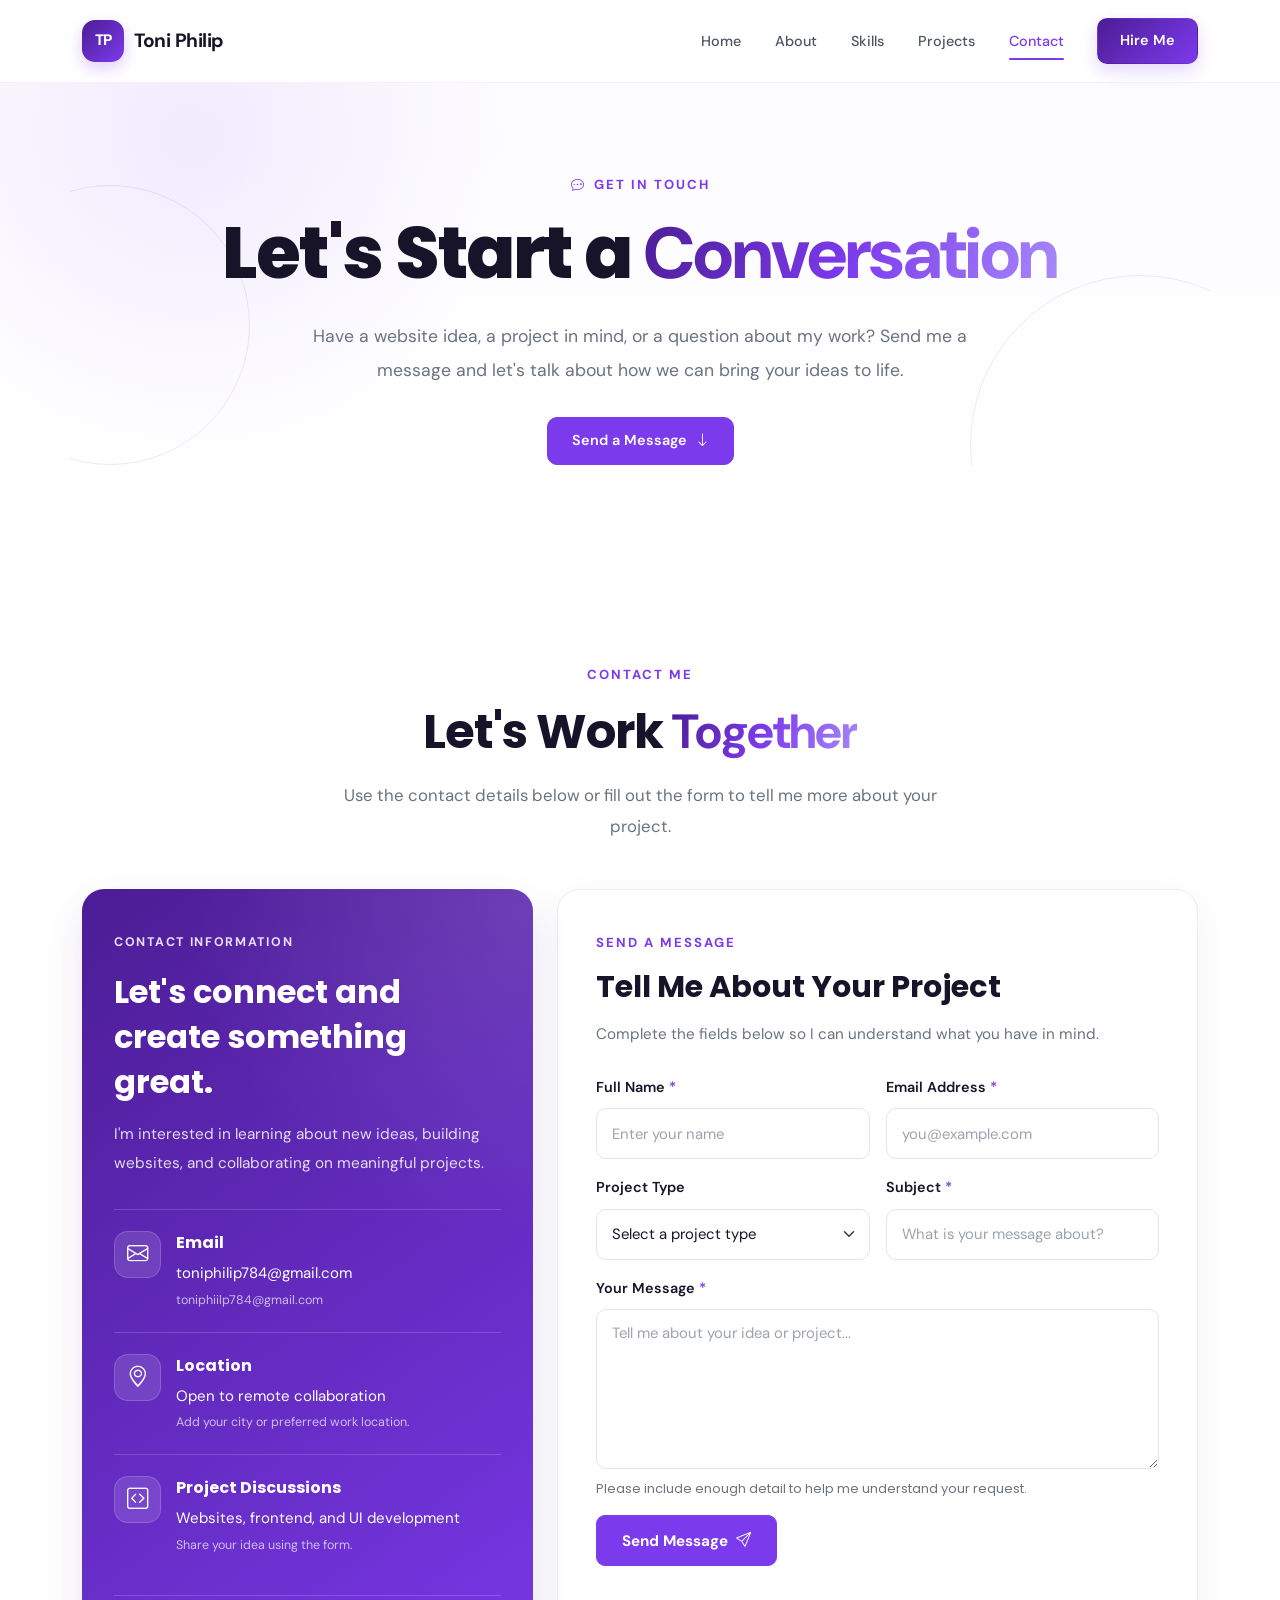
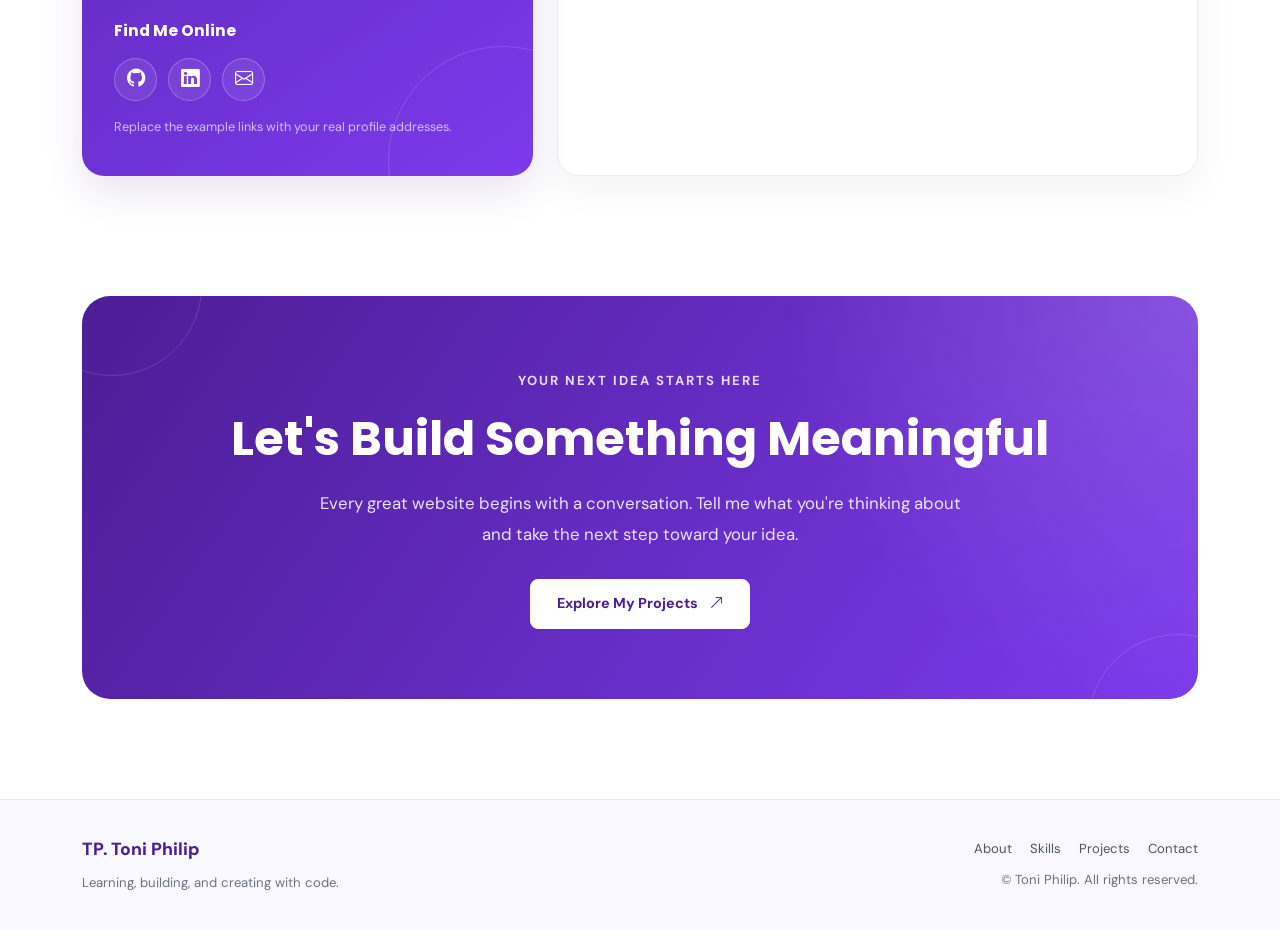
==== contact.html @ 224b58cf "This is Toni" ====
<!DOCTYPE html>
<html lang="en">
<head>
    <meta charset="UTF-8">
    <meta name="viewport" content="width=device-width, initial-scale=1.0">

    <meta name="description"
          content="Contact Toni Philip to discuss web development projects, collaborations, and website ideas.">

    <meta name="author" content="Toni Philip">

    <title>Contact | Toni Philip</title>

    <!-- Google Fonts -->
    <link rel="preconnect" href="https://fonts.googleapis.com">
    <link rel="preconnect" href="https://fonts.gstatic.com" crossorigin>
    <link href="https://fonts.googleapis.com/css2?family=DM+Sans:wght@400;500;600;700&family=Poppins:wght@400;500;600;700;800&display=swap"
          rel="stylesheet">

    <!-- Bootstrap 5 -->
    <link href="https://cdn.jsdelivr.net/npm/bootstrap@5.3.3/dist/css/bootstrap.min.css"
          rel="stylesheet">

    <!-- Bootstrap Icons -->
    <link href="https://cdn.jsdelivr.net/npm/bootstrap-icons@1.11.3/font/bootstrap-icons.min.css"
          rel="stylesheet">

    <!-- Shared website stylesheet -->
    <link rel="stylesheet" href="style.css">

    <!-- Contact page stylesheet -->
    <link rel="stylesheet" href="contact.css">
</head>

<body class="contact-page">

    <!-- NAVBAR -->
    <!-- <nav class="navbar navbar-expand-lg fixed-top portfolio-navbar"
         aria-label="Main navigation">

        <div class="container">

            <a class="navbar-brand portfolio-brand" href="index.html">
                Toni Philip<span class="brand-dot">.</span>
            </a>

            <button class="navbar-toggler"
                    type="button"
                    data-bs-toggle="collapse"
                    data-bs-target="#mainNavbar"
                    aria-controls="mainNavbar"
                    aria-expanded="false"
                    aria-label="Toggle navigation">

                <span class="navbar-toggler-icon"></span>
            </button>

            <div class="collapse navbar-collapse" id="mainNavbar">

                <ul class="navbar-nav ms-auto align-items-lg-center">

                    <li class="nav-item">
                        <a class="nav-link" href="index.html">Home</a>
                    </li>

                    <li class="nav-item">
                        <a class="nav-link" href="about.html">About</a>
                    </li>

                    <li class="nav-item">
                        <a class="nav-link" href="skills.html">Skills</a>
                    </li>

                    <li class="nav-item">
                        <a class="nav-link" href="project.html">Projects</a>
                    </li>

                    <li class="nav-item">
                        <a class="nav-link active"
                           href="contact.html"
                           aria-current="page">Contact</a>
                    </li>

                    <li class="nav-item ms-lg-3 mt-3 mt-lg-0">
                        <a class="btn btn-primary navbar-cta"
                           href="#contact-form">
                            Let's Talk
                            <i class="bi bi-arrow-up-right ms-1"
                               aria-hidden="true"></i>
                        </a>
                    </li>

                </ul>

            </div>
        </div>
    </nav> -->

    <nav class="navbar navbar-expand-lg fixed-top custom-navbar">
    <div class="container">
        <a class="navbar-brand fw-bold" href="index.html">
            <span class="brand-icon">TP</span> Toni Philip
        </a>

        <button class="navbar-toggler" type="button"
                data-bs-toggle="collapse" data-bs-target="#mainNavbar"
                aria-controls="mainNavbar" aria-expanded="false"
                aria-label="Toggle navigation">
            <span class="navbar-toggler-icon"></span>
        </button>

        <div class="collapse navbar-collapse" id="mainNavbar">
            <ul class="navbar-nav ms-auto align-items-lg-center">
                <li class="nav-item">
                    <a class="nav-link " href="index.html">Home</a>
                </li>
                <li class="nav-item">
                    <a class="nav-link" href="about.html">About</a>
                </li>
                <li class="nav-item">
                    <a class="nav-link " href="skills.html">Skills</a>
                </li>
                <li class="nav-item">
                    <a class="nav-link" href="project.html">Projects</a>
                </li>
                <li class="nav-item">
                    <a class="nav-link active" href="contact.html">Contact</a>
                </li>
                <li class="nav-item ms-lg-3">
                    <a href="contact.html" class="btn btn-purple">Hire Me</a>
                </li>
            </ul>
        </div>
    </div>
</nav>


    <main>

        <!-- CONTACT HERO -->
        <section class="contact-hero page-hero">

            <div class="container">

                <div class="contact-hero-content text-center">

                    <span class="section-eyebrow">
                        <i class="bi bi-chat-dots me-2"
                           aria-hidden="true"></i>
                        GET IN TOUCH
                    </span>

                    <h1 class="contact-hero-title">
                        Let's Start a
                        <span class="text-gradient">Conversation</span>
                    </h1>

                    <p class="contact-hero-description">
                        Have a website idea, a project in mind, or a question
                        about my work? Send me a message and let's talk about
                        how we can bring your ideas to life.
                    </p>

                    <a href="#contact-form" class="btn btn-primary">
                        Send a Message
                        <i class="bi bi-arrow-down ms-2"
                           aria-hidden="true"></i>
                    </a>

                </div>

                <div class="contact-hero-decoration" aria-hidden="true">
                    <span class="contact-decoration-circle circle-one"></span>
                    <span class="contact-decoration-circle circle-two"></span>
                </div>

            </div>

        </section>


        <!-- CONTACT CONTENT -->
        <section class="contact-main-section section-padding"
                 id="contact-form">

            <div class="container">

                <div class="section-heading text-center">

                    <span class="section-eyebrow">CONTACT ME</span>

                    <h2 class="section-title">
                        Let's Work <span class="text-gradient">Together</span>
                    </h2>

                    <p class="section-description">
                        Use the contact details below or fill out the form
                        to tell me more about your project.
                    </p>

                </div>


                <div class="row g-4 align-items-stretch">

                    <!-- LEFT COLUMN: CONTACT INFORMATION -->
                    <div class="col-lg-5">

                        <div class="contact-info-panel h-100">

                            <span class="contact-panel-eyebrow">
                                CONTACT INFORMATION
                            </span>

                            <h3>Let's connect and create something great.</h3>

                            <p class="contact-panel-description">
                                I'm interested in learning about new ideas,
                                building websites, and collaborating on
                                meaningful projects.
                            </p>


                            <!-- EMAIL CARD -->
                            <div class="contact-info-item">

                                <div class="contact-info-icon">
                                    <i class="bi bi-envelope"
                                       aria-hidden="true"></i>
                                </div>

                                <div class="contact-info-text">

                                    <h4>Email</h4>

                                    <a href="mailto:toniphilip784@gmil.com">
                                        toniphilip784@gmail.com
                                    </a>

                                    <span class="contact-detail-note">
                                        toniphiilp784@gmail.com
                                    </span>

                                </div>

                            </div>


                            <!-- LOCATION / AVAILABILITY CARD -->
                            <div class="contact-info-item">

                                <div class="contact-info-icon">
                                    <i class="bi bi-geo-alt"
                                       aria-hidden="true"></i>
                                </div>

                                <div class="contact-info-text">

                                    <h4>Location</h4>

                                    <p>Open to remote collaboration</p>

                                    <span class="contact-detail-note">
                                        Add your city or preferred work location.
                                    </span>

                                </div>

                            </div>


                            <!-- PROJECT DISCUSSION CARD -->
                            <div class="contact-info-item">

                                <div class="contact-info-icon">
                                    <i class="bi bi-code-square"
                                       aria-hidden="true"></i>
                                </div>

                                <div class="contact-info-text">

                                    <h4>Project Discussions</h4>

                                    <p>Websites, frontend, and UI development</p>

                                    <span class="contact-detail-note">
                                        Share your idea using the form.
                                    </span>

                                </div>

                            </div>


                            <!-- SOCIAL LINKS -->
                            <div class="contact-social-section">

                                <h4>Find Me Online</h4>

                                <div class="contact-social-links">

                                    <a href="#"
                                       class="contact-social-link"
                                       aria-label="GitHub profile — replace this link">
                                        <i class="bi bi-github"
                                           aria-hidden="true"></i>
                                    </a>

                                    <a href="#"
                                       class="contact-social-link"
                                       aria-label="LinkedIn profile — replace this link">
                                        <i class="bi bi-linkedin"
                                           aria-hidden="true"></i>
                                    </a>

                                    <a href="mailto:your.email@example.com"
                                       class="contact-social-link"
                                       aria-label="Send an email">
                                        <i class="bi bi-envelope"
                                           aria-hidden="true"></i>
                                    </a>

                                </div>

                                <p class="contact-social-note">
                                    Replace the example links with your real
                                    profile addresses.
                                </p>

                            </div>

                        </div>

                    </div>


                    <!-- RIGHT COLUMN: CONTACT FORM -->
                    <div class="col-lg-7">

                        <div class="contact-form-card h-100">

                            <div class="contact-form-heading">

                                <span class="section-eyebrow">
                                    SEND A MESSAGE
                                </span>

                                <h3>Tell Me About Your Project</h3>

                                <p>
                                    Complete the fields below so I can
                                    understand what you have in mind.
                                </p>

                            </div>


                            <!--
                                Replace the example email and connect this
                                form to your form-processing service or backend
                                before publishing.
                            -->
                            <form id="contactForm"
                                  class="contact-form"
                                  action="#"
                                  method="post">

                                <div class="row g-3">

                                    <!-- NAME -->
                                    <div class="col-md-6">

                                        <label for="contactName"
                                               class="form-label">
                                            Full Name
                                            <span aria-hidden="true">*</span>
                                        </label>

                                        <input type="text"
                                               class="form-control"
                                               id="contactName"
                                               name="name"
                                               placeholder="Enter your name"
                                               autocomplete="name"
                                               minlength="2"
                                               required>

                                    </div>


                                    <!-- EMAIL -->
                                    <div class="col-md-6">

                                        <label for="contactEmail"
                                               class="form-label">
                                            Email Address
                                            <span aria-hidden="true">*</span>
                                        </label>

                                        <input type="email"
                                               class="form-control"
                                               id="contactEmail"
                                               name="email"
                                               placeholder="you@example.com"
                                               autocomplete="email"
                                               required>

                                    </div>


                                    <!-- PROJECT TYPE -->
                                    <div class="col-md-6">

                                        <label for="projectType"
                                               class="form-label">
                                            Project Type
                                        </label>

                                        <select class="form-select"
                                                id="projectType"
                                                name="projectType">

                                            <option value="" selected>
                                                Select a project type
                                            </option>

                                            <option value="portfolio">
                                                Personal Portfolio
                                            </option>

                                            <option value="business">
                                                Business Website
                                            </option>

                                            <option value="landing-page">
                                                Landing Page
                                            </option>

                                            <option value="frontend">
                                                Frontend Development
                                            </option>

                                            <option value="ui-design">
                                                UI Development
                                            </option>

                                            <option value="other">
                                                Other
                                            </option>

                                        </select>

                                    </div>


                                    <!-- SUBJECT -->
                                    <div class="col-md-6">

                                        <label for="contactSubject"
                                               class="form-label">
                                            Subject
                                            <span aria-hidden="true">*</span>
                                        </label>

                                        <input type="text"
                                               class="form-control"
                                               id="contactSubject"
                                               name="subject"
                                               placeholder="What is your message about?"
                                               required>

                                    </div>


                                    <!-- MESSAGE -->
                                    <div class="col-12">

                                        <label for="contactMessage"
                                               class="form-label">
                                            Your Message
                                            <span aria-hidden="true">*</span>
                                        </label>

                                        <textarea class="form-control"
                                                  id="contactMessage"
                                                  name="message"
                                                  rows="6"
                                                  minlength="10"
                                                  placeholder="Tell me about your idea or project..."
                                                  required></textarea>

                                        <div class="form-text">
                                            Please include enough detail to
                                            help me understand your request.
                                        </div>

                                    </div>


                                    <!-- SUBMIT BUTTON -->
                                    <div class="col-12">

                                        <button type="submit"
                                                class="btn btn-primary contact-submit-btn">

                                            Send Message

                                            <i class="bi bi-send ms-2"
                                               aria-hidden="true"></i>

                                        </button>

                                    </div>

                                    <!-- FORM STATUS -->
                                    <div class="col-12">

                                        <p id="contactFormStatus"
                                           class="contact-form-status"
                                           role="status"
                                           aria-live="polite"
                                           hidden></p>

                                    </div>

                                </div>

                            </form>

                        </div>

                    </div>

                </div>

            </div>

        </section>


        <!-- FINAL CTA -->
        <section class="contact-cta-section">

            <div class="container">

                <div class="contact-cta text-center">

                    <span class="section-eyebrow">
                        YOUR NEXT IDEA STARTS HERE
                    </span>

                    <h2>Let's Build Something Meaningful</h2>

                    <p>
                        Every great website begins with a conversation.
                        Tell me what you're thinking about and take the
                        next step toward your idea.
                    </p>

                    <a href="project.html" class="btn btn-light">
                        Explore My Projects
                        <i class="bi bi-arrow-up-right ms-2"
                           aria-hidden="true"></i>
                    </a>

                </div>

            </div>

        </section>

    </main>


    <!-- FOOTER -->
    <!-- <footer class="footer site-footer">

        <div class="container">

            <div class="row gy-4 align-items-center">

                <div class="col-md-6">

                    <a href="index.html"
                       class="footer-brand portfolio-brand">
                        Toni Philip<span class="brand-dot">.</span>
                    </a>

                    <p class="footer-description">
                        Building responsive and user-friendly digital experiences.
                    </p>

                </div>


                <div class="col-md-6">

                    <div class="footer-socials d-flex justify-content-md-end gap-3">

                        <a href="#"
                           class="footer-social-link"
                           aria-label="GitHub profile — replace this link">
                            <i class="bi bi-github" aria-hidden="true"></i>
                        </a>

                        <a href="#"
                           class="footer-social-link"
                           aria-label="LinkedIn profile — replace this link">
                            <i class="bi bi-linkedin" aria-hidden="true"></i>
                        </a>

                        <a href="mailto:your.email@example.com"
                           class="footer-social-link"
                           aria-label="Send an email">
                            <i class="bi bi-envelope" aria-hidden="true"></i>
                        </a>

                    </div>

                </div>

            </div>

            <hr class="footer-divider">

            <div class="footer-bottom d-flex flex-column flex-md-row
                        justify-content-between align-items-center gap-2">

                <p class="mb-0">
                    &copy; <span id="currentYear">2026</span> Toni Philip.
                    All rights reserved.
                </p>

                <a href="index.html" class="footer-back-link">
                    Back to Home
                    <i class="bi bi-arrow-up-right ms-1"
                       aria-hidden="true"></i>
                </a>

            </div>

        </div>

    </footer> -->


    <footer class="site-footer">
    <div class="container">
        <div class="row align-items-center gy-3">
            <div class="col-md-6">
                <a class="footer-brand" href="index.html">TP. Toni Philip</a>
                <p class="mb-0">Learning, building, and creating with code.</p>
            </div>

            <div class="col-md-6 text-md-end">
                <div class="footer-links mb-2">
                    <a href="about.html">About</a>
                    <a href="skills.html">Skills</a>
                    <a href="project.html">Projects</a>
                    <a href="contact.html">Contact</a>
                </div>
                <p class="mb-0">&copy; <span class="current-year"></span> Toni Philip. All rights reserved.</p>
            </div>
        </div>
    </div>
</footer>

    <!-- Bootstrap JavaScript -->
    <script src="https://cdn.jsdelivr.net/npm/bootstrap@5.3.3/dist/js/bootstrap.bundle.min.js"
            defer></script>

    <!-- Existing shared JavaScript -->
    <script src="js/script.js" defer></script>

</body>
</html>
---- style.css ----
/* =====================================================
   TONI PHILIP PORTFOLIO
   Shared stylesheet for index.html
   Colors: Purple, White, Lavender, and Cyan
===================================================== */

/* 1. CSS VARIABLES */
:root {
    --primary-purple: #7c3aed;
    --deep-purple: #4c1d95;
    --light-purple: #a78bfa;
    --soft-purple: #f5f3ff;
    --white: #ffffff;
    --dark: #171525;
    --text-color: #4b5563;
    --muted-color: #6b7280;
    --accent-cyan: #22d3ee;
    --border-color: #e9e5f5;

    --shadow-sm: 0 4px 15px rgba(76, 29, 149, 0.07);
    --shadow-md: 0 10px 30px rgba(76, 29, 149, 0.12);
    --shadow-lg: 0 20px 50px rgba(76, 29, 149, 0.18);

    --radius-sm: 10px;
    --radius-md: 18px;
    --radius-lg: 28px;

    --transition: all 0.3s ease;
}

/* 2. GLOBAL RESET */
* {
    box-sizing: border-box;
    margin: 0;
    padding: 0;
}

html {
    scroll-behavior: smooth;
    scroll-padding-top: 90px;
}

body {
    font-family: "Poppins", sans-serif;
    color: var(--dark);
    background-color: var(--white);
    line-height: 1.7;
    overflow-x: hidden;
}

img {
    display: block;
    max-width: 100%;
}

a {
    color: inherit;
    text-decoration: none;
}

button,
input,
textarea,
select {
    font: inherit;
}

::selection {
    background: var(--primary-purple);
    color: var(--white);
}

/* 3. TYPOGRAPHY */
h1,
h2,
h3,
h4,
h5,
h6 {
    color: var(--dark);
    font-weight: 700;
    line-height: 1.3;
}

p {
    color: var(--text-color);
}

.gradient-text {
    display: inline-block;
    color: var(--primary-purple);
    background: linear-gradient(
        110deg,
        var(--deep-purple),
        var(--primary-purple),
        #a855f7
    );
    background-clip: text;
    -webkit-background-clip: text;
    -webkit-text-fill-color: transparent;
}

/* 4. NAVIGATION BAR */
.custom-navbar {
    padding: 15px 0;
    background: rgba(255, 255, 255, 0.94);
    border-bottom: 1px solid rgba(124, 58, 237, 0.08);
    backdrop-filter: blur(15px);
    -webkit-backdrop-filter: blur(15px);
    transition: var(--transition);
    z-index: 1030;
}

.custom-navbar.scrolled {
    padding: 10px 0;
    box-shadow: var(--shadow-sm);
}

.navbar-brand {
    display: inline-flex;
    align-items: center;
    gap: 10px;
    color: var(--dark);
    font-size: 1.2rem;
    letter-spacing: -0.5px;
}

.navbar-brand:hover {
    color: var(--primary-purple);
}

.brand-icon {
    display: inline-flex;
    align-items: center;
    justify-content: center;
    width: 42px;
    height: 42px;
    border-radius: 13px;
    color: var(--white);
    background: linear-gradient(
        135deg,
        var(--deep-purple),
        var(--primary-purple)
    );
    box-shadow: 0 6px 15px rgba(124, 58, 237, 0.25);
    font-size: 0.95rem;
    font-weight: 800;
}

.custom-navbar .nav-link {
    position: relative;
    margin: 0 5px;
    padding: 10px 12px !important;
    color: var(--text-color);
    font-size: 0.9rem;
    font-weight: 500;
    transition: var(--transition);
}

.custom-navbar .nav-link:hover,
.custom-navbar .nav-link.active {
    color: var(--primary-purple);
}

.custom-navbar .nav-link::after {
    position: absolute;
    bottom: 3px;
    left: 12px;
    width: 0;
    height: 2px;
    border-radius: 10px;
    background: var(--primary-purple);
    content: "";
    transition: var(--transition);
}

.custom-navbar .nav-link:hover::after,
.custom-navbar .nav-link.active::after {
    width: calc(100% - 24px);
}

.navbar-toggler {
    border: 1px solid var(--border-color);
    border-radius: 10px;
    padding: 7px 10px;
}

.navbar-toggler:focus {
    box-shadow: 0 0 0 3px rgba(124, 58, 237, 0.15);
}

/* 5. BUTTONS */
.btn {
    border-radius: var(--radius-sm);
    padding: 11px 22px;
    font-size: 0.9rem;
    font-weight: 600;
    transition: var(--transition);
}

.btn-purple {
    color: var(--white);
    background: linear-gradient(
        135deg,
        var(--deep-purple),
        var(--primary-purple)
    );
    border: 1px solid transparent;
    box-shadow: 0 7px 18px rgba(124, 58, 237, 0.2);
}

.btn-purple:hover,
.btn-purple:focus {
    color: var(--white);
    transform: translateY(-3px);
    box-shadow: 0 12px 25px rgba(124, 58, 237, 0.3);
}

.btn-outline-purple {
    color: var(--primary-purple);
    background: transparent;
    border: 1.5px solid var(--primary-purple);
}

.btn-outline-purple:hover,
.btn-outline-purple:focus {
    color: var(--white);
    background: var(--primary-purple);
    transform: translateY(-3px);
    box-shadow: var(--shadow-md);
}

.btn-light {
    color: var(--deep-purple);
    font-weight: 700;
}

.btn-light:hover {
    color: var(--deep-purple);
    background: #eee8ff;
    transform: translateY(-3px);
}

.btn i {
    margin-left: 5px;
}

a:focus-visible,
button:focus-visible {
    outline: 3px solid var(--accent-cyan);
    outline-offset: 4px;
}

/* 6. HERO SECTION */
.hero-section {
    position: relative;
    display: flex;
    align-items: center;
    min-height: 100vh;
    padding: 145px 0 90px;
    background:
        radial-gradient(
            circle at 5% 15%,
            rgba(167, 139, 250, 0.16),
            transparent 30%
        ),
        radial-gradient(
            circle at 95% 85%,
            rgba(34, 211, 238, 0.09),
            transparent 25%
        ),
        var(--white);
}

.eyebrow {
    display: inline-flex;
    align-items: center;
    gap: 8px;
    padding: 9px 15px;
    color: var(--deep-purple);
    background: var(--soft-purple);
    border: 1px solid #e9ddff;
    border-radius: 50px;
    font-size: 0.82rem;
    font-weight: 600;
}

.eyebrow i {
    color: var(--primary-purple);
}

.hero-greeting {
    margin-bottom: 10px;
    color: var(--primary-purple);
    font-size: 1.1rem;
    font-weight: 600;
}

.hero-section h1 {
    max-width: 750px;
    font-size: clamp(2.5rem, 5vw, 4.5rem);
    font-weight: 800;
    letter-spacing: -2px;
    line-height: 1.13;
}

.hero-description {
    max-width: 610px;
    font-size: 1.03rem;
    line-height: 1.9;
}

.hero-image-wrapper {
    position: relative;
    max-width: 430px;
    margin: 0 auto;
    padding: 20px;
}

.hero-glow {
    position: absolute;
    top: 8%;
    right: 3%;
    bottom: 8%;
    left: 3%;
    border-radius: 45%;
    background: linear-gradient(
        135deg,
        rgba(124, 58, 237, 0.35),
        rgba(34, 211, 238, 0.25)
    );
    filter: blur(45px);
}

.hero-image {
    position: relative;
    z-index: 1;
    width: 100%;
    height: 460px;
    object-fit: cover;
    border: 8px solid var(--white);
    border-radius: 45% 45% 28px 28px;
    box-shadow: var(--shadow-lg);
}

.floating-card {
    position: absolute;
    z-index: 2;
    display: flex;
    align-items: center;
    gap: 12px;
    padding: 15px 18px;
    background: rgba(255, 255, 255, 0.96);
    border: 1px solid rgba(124, 58, 237, 0.1);
    border-radius: 15px;
    box-shadow: var(--shadow-md);
    animation: float 4s ease-in-out infinite;
    text-align: left;
}

.floating-card > i {
    display: flex;
    align-items: center;
    justify-content: center;
    width: 42px;
    height: 42px;
    color: var(--primary-purple);
    background: var(--soft-purple);
    border-radius: 12px;
    font-size: 1.3rem;
}

.floating-card strong,
.floating-card small {
    display: block;
}

.floating-card strong {
    color: var(--dark);
    font-size: 0.82rem;
}

.floating-card small {
    margin-top: 3px;
    color: var(--muted-color);
    font-size: 0.7rem;
}

.floating-card-top {
    top: 18%;
    right: -10px;
}

.floating-card-bottom {
    bottom: 12%;
    left: -25px;
    animation-delay: 1s;
}

/* 7. SOCIAL LINKS */
.social-links {
    display: flex;
    align-items: center;
    gap: 12px;
}

.social-links a {
    display: inline-flex;
    align-items: center;
    justify-content: center;
    width: 43px;
    height: 43px;
    color: var(--deep-purple);
    background: var(--soft-purple);
    border: 1px solid #e9ddff;
    border-radius: 12px;
    font-size: 1.1rem;
    transition: var(--transition);
}

.social-links a:hover {
    color: var(--white);
    background: var(--primary-purple);
    transform: translateY(-4px);
}

/* 8. GENERAL SECTIONS */
.section-padding {
    padding: 100px 0;
}

.section-soft {
    background: #faf9ff;
}

.section-heading {
    max-width: 700px;
    margin: 0 auto;
}

.section-label {
    display: inline-block;
    margin-bottom: 12px;
    color: var(--primary-purple);
    font-size: 0.78rem;
    font-weight: 700;
    letter-spacing: 2px;
}

.section-heading h2 {
    margin-bottom: 18px;
    font-size: clamp(2rem, 4vw, 2.8rem);
    letter-spacing: -1px;
}

.section-heading p {
    margin-bottom: 0;
    line-height: 1.9;
}

/* 9. INTRODUCTION AND FEATURE CARDS */
.info-card,
.skill-card {
    height: 100%;
    padding: 35px 28px;
    background: var(--white);
    border: 1px solid var(--border-color);
    border-radius: var(--radius-md);
    box-shadow: var(--shadow-sm);
    transition: var(--transition);
}

.info-card:hover,
.skill-card:hover {
    border-color: #d8c5ff;
    box-shadow: var(--shadow-md);
    transform: translateY(-7px);
}

.feature-icon {
    display: inline-flex;
    align-items: center;
    justify-content: center;
    width: 65px;
    height: 65px;
    margin-bottom: 20px;
    color: var(--primary-purple);
    background: linear-gradient(135deg, #f5f3ff, #ede9fe);
    border-radius: 18px;
    font-size: 1.8rem;
}

.info-card h3,
.skill-card h3 {
    margin-bottom: 12px;
    font-size: 1.15rem;
}

.info-card p,
.skill-card p {
    margin-bottom: 18px;
    font-size: 0.92rem;
    line-height: 1.8;
}

.skill-card {
    padding: 30px 24px;
}

.text-link {
    display: inline-flex;
    align-items: center;
    gap: 7px;
    color: var(--primary-purple);
    font-size: 0.9rem;
    font-weight: 600;
    transition: var(--transition);
}

.text-link:hover {
    color: var(--deep-purple);
    gap: 12px;
}

/* 10. PROJECT CARDS */
.project-card {
    height: 100%;
    overflow: hidden;
    background: var(--white);
    border: 1px solid var(--border-color);
    border-radius: var(--radius-md);
    box-shadow: var(--shadow-sm);
    transition: var(--transition);
}

.project-card:hover {
    border-color: #d8c5ff;
    box-shadow: var(--shadow-lg);
    transform: translateY(-7px);
}

.project-card > img {
    width: 100%;
    height: 230px;
    object-fit: cover;
    transition: transform 0.5s ease;
}

.project-card:hover > img {
    transform: scale(1.05);
}

.project-card-body {
    padding: 25px;
}

.project-category {
    display: inline-block;
    margin-bottom: 12px;
    padding: 6px 11px;
    color: var(--deep-purple);
    background: var(--soft-purple);
    border-radius: 50px;
    font-size: 0.72rem;
    font-weight: 700;
}

.project-card h3 {
    margin-bottom: 12px;
    font-size: 1.2rem;
}

.project-card p {
    margin-bottom: 20px;
    font-size: 0.9rem;
    line-height: 1.8;
}

/* 11. CALL TO ACTION */
.cta-section {
    position: relative;
    overflow: hidden;
    padding: 70px 25px;
    color: var(--white);
    background: linear-gradient(
        135deg,
        var(--deep-purple),
        var(--primary-purple),
        #9333ea
    );
    border-radius: var(--radius-lg);
    box-shadow: var(--shadow-lg);
}

.cta-section::before,
.cta-section::after {
    position: absolute;
    width: 220px;
    height: 220px;
    border: 1px solid rgba(255, 255, 255, 0.14);
    border-radius: 50%;
    content: "";
    pointer-events: none;
}

.cta-section::before {
    top: -100px;
    left: -70px;
}

.cta-section::after {
    right: -70px;
    bottom: -120px;
}

.cta-section h2 {
    position: relative;
    z-index: 1;
    margin-bottom: 18px;
    color: var(--white);
    font-size: clamp(2rem, 4vw, 2.8rem);
}

.cta-section p {
    position: relative;
    z-index: 1;
    max-width: 600px;
    margin: 0 auto;
    color: rgba(255, 255, 255, 0.85);
}

.cta-section .section-label {
    position: relative;
    z-index: 1;
    color: #e9ddff;
}

.cta-section .btn {
    position: relative;
    z-index: 1;
}

/* 12. FOOTER */
.site-footer {
    padding: 35px 0;
    background: #faf9ff;
    border-top: 1px solid var(--border-color);
}

.footer-brand {
    display: inline-block;
    margin-bottom: 8px;
    color: var(--deep-purple);
    font-size: 1.1rem;
    font-weight: 800;
}

.site-footer p {
    color: var(--muted-color);
    font-size: 0.82rem;
}

.footer-links {
    display: flex;
    flex-wrap: wrap;
    justify-content: flex-end;
    gap: 18px;
}

.footer-links a {
    color: var(--text-color);
    font-size: 0.82rem;
    transition: var(--transition);
}

.footer-links a:hover {
    color: var(--primary-purple);
}

/* 13. ANIMATIONS */
@keyframes float {
    0%,
    100% {
        transform: translateY(0);
    }

    50% {
        transform: translateY(-10px);
    }
}

/* JavaScript adds this class to reveal elements */
.reveal {
    opacity: 0;
    transform: translateY(25px);
    transition:
        opacity 0.7s ease,
        transform 0.7s ease;
}

.reveal.visible {
    opacity: 1;
    transform: translateY(0);
}

/* 14. BACK TO TOP BUTTON */
.back-to-top {
    position: fixed;
    right: 22px;
    bottom: 22px;
    z-index: 1020;
    display: flex;
    align-items: center;
    justify-content: center;
    width: 45px;
    height: 45px;
    color: var(--white);
    background: var(--primary-purple);
    border: none;
    border-radius: 13px;
    box-shadow: var(--shadow-md);
    opacity: 0;
    visibility: hidden;
    transform: translateY(10px);
    transition: var(--transition);
    cursor: pointer;
}

.back-to-top.show {
    opacity: 1;
    visibility: visible;
    transform: translateY(0);
}

.back-to-top:hover {
    background: var(--deep-purple);
    transform: translateY(-4px);
}

/* 15. RESPONSIVE DESIGN */
@media (max-width: 991.98px) {
    .custom-navbar .navbar-collapse {
        margin-top: 15px;
        padding: 15px;
        background: var(--white);
        border: 1px solid var(--border-color);
        border-radius: var(--radius-md);
        box-shadow: var(--shadow-md);
    }

    .custom-navbar .nav-link {
        padding: 10px !important;
    }

    .custom-navbar .nav-link::after {
        display: none;
    }

    .custom-navbar .nav-item .btn {
        margin-top: 8px;
    }

    .hero-section {
        min-height: auto;
        padding: 135px 0 75px;
    }

    .hero-section h1 {
        font-size: clamp(2.5rem, 6vw, 3.6rem);
    }

    .hero-image-wrapper {
        max-width: 390px;
    }

    .hero-image {
        height: 390px;
    }

    .floating-card-top {
        right: 0;
    }

    .floating-card-bottom {
        left: 0;
    }

    .section-padding {
        padding: 80px 0;
    }
}

@media (max-width: 767.98px) {
    .hero-section {
        padding-top: 120px;
    }

    .hero-section h1 {
        letter-spacing: -1px;
    }

    .hero-description {
        font-size: 0.95rem;
    }

    .hero-image-wrapper {
        max-width: 350px;
    }

    .hero-image {
        height: 350px;
    }

    .floating-card {
        padding: 11px 13px;
        gap: 9px;
    }

    .floating-card > i {
        width: 36px;
        height: 36px;
        font-size: 1.1rem;
    }

    .floating-card strong {
        font-size: 0.74rem;
    }

    .floating-card small {
        font-size: 0.64rem;
    }

    .floating-card-top {
        right: -5px;
    }

    .floating-card-bottom {
        bottom: 7%;
        left: -5px;
    }

    .section-padding {
        padding: 65px 0;
    }

    .info-card,
    .skill-card {
        padding: 28px 22px;
    }

    .cta-section {
        padding: 55px 22px;
    }

    .footer-links {
        justify-content: flex-start;
    }

    .site-footer .text-md-end {
        text-align: left !important;
    }
}

@media (max-width: 575.98px) {
    .navbar-brand {
        font-size: 1.05rem;
    }

    .brand-icon {
        width: 38px;
        height: 38px;
    }

    .hero-section {
        padding: 110px 0 60px;
    }

    .hero-section h1 {
        font-size: 2.35rem;
    }

    .hero-greeting {
        font-size: 1rem;
    }

    .hero-description {
        line-height: 1.8;
    }

    .hero-section .btn-lg {
        width: 100%;
        padding: 12px 15px;
        font-size: 0.88rem;
    }

    .hero-image-wrapper {
        max-width: 300px;
        padding: 12px;
    }

    .hero-image {
        height: 310px;
        border-width: 6px;
    }

    .floating-card-top {
        top: 13%;
        right: -5px;
    }

    .floating-card-bottom {
        bottom: 7%;
        left: -8px;
    }

    .section-heading h2 {
        font-size: 2rem;
    }

    .project-card > img {
        height: 210px;
    }

    .footer-links {
        gap: 12px;
    }

    .back-to-top {
        right: 15px;
        bottom: 15px;
    }
}

/* 16. ACCESSIBILITY: REDUCED MOTION */
@media (prefers-reduced-motion: reduce) {
    html {
        scroll-behavior: auto;
    }

    *,
    *::before,
    *::after {
        animation-duration: 0.01ms !important;
        animation-iteration-count: 1 !important;
        transition-duration: 0.01ms !important;
        scroll-behavior: auto !important;
    }

    .reveal {
        opacity: 1;
        transform: none;
    }
}
---- contact.css ----
/* =========================================================
   CONTACT PAGE
   Page-specific styles for contact.html
   Shared styling remains in css/style.css
   ========================================================= */

.contact-page {
    --contact-purple: var(--primary, #7c3aed);
    --contact-purple-dark: var(--primary-dark, #4c1d95);
    --contact-purple-light: var(--primary-light, #ede9fe);
    --contact-ink: var(--ink, #171329);
    --contact-muted: #6b7280;
    --contact-border: #eee9f8;
    --contact-soft-bg: #f8f7fc;
}

/* =========================================================
   GENERAL TYPOGRAPHY
   ========================================================= */

.contact-page h1,
.contact-page h2,
.contact-page h3,
.contact-page h4 {
    font-family: "Poppins", sans-serif;
}

.contact-page p,
.contact-page a,
.contact-page span,
.contact-page label,
.contact-page button,
.contact-page input,
.contact-page select,
.contact-page textarea {
    font-family: "DM Sans", sans-serif;
}

.contact-page .text-gradient {
    color: var(--contact-purple);
    background: linear-gradient(
        110deg,
        var(--contact-purple-dark),
        var(--contact-purple),
        #a78bfa
    );
    -webkit-background-clip: text;
    background-clip: text;
    -webkit-text-fill-color: transparent;
}

.contact-page .section-padding {
    padding: 100px 0;
}

.contact-page .section-heading {
    max-width: 760px;
    margin: 0 auto 48px;
}

.contact-page .section-eyebrow {
    display: inline-flex;
    align-items: center;
    margin-bottom: 16px;
    color: var(--contact-purple);
    font-size: 0.82rem;
    font-weight: 700;
    letter-spacing: 2px;
    text-transform: uppercase;
}

.contact-page .section-title {
    margin-bottom: 18px;
    color: var(--contact-ink);
    font-size: clamp(2rem, 4vw, 3rem);
    font-weight: 700;
    line-height: 1.25;
}

.contact-page .section-description {
    max-width: 650px;
    margin: 0 auto;
    color: var(--contact-muted);
    font-size: 1.05rem;
    line-height: 1.8;
}

/* =========================================================
   CONTACT HERO
   ========================================================= */

.contact-page .contact-hero {
    position: relative;
    overflow: hidden;
    padding: 170px 0 95px;
    background:
        radial-gradient(
            circle at 15% 25%,
            rgba(124, 58, 237, 0.09),
            transparent 27%
        ),
        linear-gradient(180deg, #fcfbff 0%, #ffffff 100%);
}

.contact-page .contact-hero .container {
    position: relative;
    z-index: 1;
}

.contact-page .contact-hero-content {
    position: relative;
    z-index: 2;
    max-width: 850px;
    margin: 0 auto;
}

.contact-page .contact-hero-title {
    margin-bottom: 24px;
    color: var(--contact-ink);
    font-size: clamp(2.6rem, 6vw, 4.5rem);
    font-weight: 800;
    line-height: 1.15;
    letter-spacing: -1.8px;
}

.contact-page .contact-hero-description {
    max-width: 690px;
    margin: 0 auto 30px;
    color: var(--contact-muted);
    font-size: 1.1rem;
    line-height: 1.9;
}

.contact-page .contact-hero .btn-primary {
    display: inline-flex;
    align-items: center;
    justify-content: center;
    min-height: 48px;
    padding: 12px 24px;
    border-color: var(--contact-purple);
    background-color: var(--contact-purple);
    font-weight: 600;
    transition:
        transform 0.25s ease,
        box-shadow 0.25s ease;
}

.contact-page .contact-hero .btn-primary:hover {
    transform: translateY(-3px);
    border-color: var(--contact-purple-dark);
    background-color: var(--contact-purple-dark);
    box-shadow: 0 12px 25px rgba(124, 58, 237, 0.2);
}

.contact-page .contact-hero-decoration {
    position: absolute;
    inset: 0;
    overflow: hidden;
    pointer-events: none;
}

.contact-page .contact-decoration-circle {
    position: absolute;
    display: block;
    border: 1px solid rgba(124, 58, 237, 0.12);
    border-radius: 50%;
}

.contact-page .circle-one {
    top: 15px;
    left: -100px;
    width: 280px;
    height: 280px;
}

.contact-page .circle-two {
    right: -100px;
    bottom: -150px;
    width: 340px;
    height: 340px;
}

/* =========================================================
   CONTACT MAIN SECTION
   ========================================================= */

.contact-page .contact-main-section {
    background-color: #ffffff;
}

.contact-page .contact-main-section .section-heading {
    margin-bottom: 48px;
}

/* =========================================================
   CONTACT INFORMATION PANEL
   ========================================================= */

.contact-page .contact-info-panel {
    position: relative;
    overflow: hidden;
    padding: 38px 32px;
    border-radius: 22px;
    background:
        radial-gradient(
            circle at 100% 0%,
            rgba(255, 255, 255, 0.12),
            transparent 35%
        ),
        linear-gradient(
            145deg,
            var(--contact-purple-dark),
            var(--contact-purple)
        );
    color: #ffffff;
    box-shadow: 0 16px 40px rgba(76, 29, 149, 0.12);
}

.contact-page .contact-info-panel::before {
    position: absolute;
    right: -85px;
    bottom: -100px;
    width: 230px;
    height: 230px;
    border: 1px solid rgba(255, 255, 255, 0.15);
    border-radius: 50%;
    content: "";
    pointer-events: none;
}

.contact-page .contact-info-panel > * {
    position: relative;
    z-index: 1;
}

.contact-page .contact-panel-eyebrow {
    display: inline-block;
    margin-bottom: 17px;
    color: #e9ddff;
    font-size: 0.78rem;
    font-weight: 700;
    letter-spacing: 1.7px;
}

.contact-page .contact-info-panel > h3 {
    margin-bottom: 16px;
    color: #ffffff;
    font-size: clamp(1.55rem, 2.5vw, 2rem);
    font-weight: 700;
    line-height: 1.4;
}

.contact-page .contact-panel-description {
    margin-bottom: 32px;
    color: rgba(255, 255, 255, 0.83);
    font-size: 0.96rem;
    line-height: 1.85;
}

/* Individual contact details */

.contact-page .contact-info-item {
    display: flex;
    align-items: flex-start;
    gap: 15px;
    padding: 21px 0;
    border-top: 1px solid rgba(255, 255, 255, 0.17);
}

.contact-page .contact-info-icon {
    display: grid;
    flex: 0 0 47px;
    width: 47px;
    height: 47px;
    border: 1px solid rgba(255, 255, 255, 0.16);
    border-radius: 14px;
    background-color: rgba(255, 255, 255, 0.12);
    color: #ffffff;
    font-size: 1.35rem;
    place-items: center;
}

.contact-page .contact-info-text {
    min-width: 0;
    padding-top: 2px;
}

.contact-page .contact-info-text h4 {
    margin-bottom: 7px;
    color: #ffffff;
    font-size: 1rem;
    font-weight: 700;
}

.contact-page .contact-info-text a,
.contact-page .contact-info-text p {
    display: block;
    overflow-wrap: anywhere;
    margin-bottom: 0;
    color: #ffffff;
    font-size: 0.94rem;
    line-height: 1.65;
    text-decoration: none;
}

.contact-page .contact-info-text a:hover {
    color: #e9ddff;
    text-decoration: underline;
    text-underline-offset: 3px;
}

.contact-page .contact-detail-note {
    display: block;
    margin-top: 5px;
    color: rgba(255, 255, 255, 0.68);
    font-size: 0.78rem;
    line-height: 1.6;
}

/* Social links */

.contact-page .contact-social-section {
    margin-top: 18px;
    padding-top: 25px;
    border-top: 1px solid rgba(255, 255, 255, 0.17);
}

.contact-page .contact-social-section > h4 {
    margin-bottom: 17px;
    color: #ffffff;
    font-size: 0.98rem;
    font-weight: 700;
}

.contact-page .contact-social-links {
    display: flex;
    flex-wrap: wrap;
    gap: 11px;
}

.contact-page .contact-social-link {
    display: grid;
    flex: 0 0 43px;
    width: 43px;
    height: 43px;
    border: 1px solid rgba(255, 255, 255, 0.24);
    border-radius: 50%;
    background-color: rgba(255, 255, 255, 0.08);
    color: #ffffff;
    font-size: 1.15rem;
    text-decoration: none;
    transition:
        transform 0.25s ease,
        background-color 0.25s ease,
        color 0.25s ease;
    place-items: center;
}

.contact-page .contact-social-link:hover {
    transform: translateY(-3px);
    background-color: #ffffff;
    color: var(--contact-purple-dark);
}

.contact-page .contact-social-note {
    margin: 15px 0 0;
    color: rgba(255, 255, 255, 0.68);
    font-size: 0.79rem;
    line-height: 1.7;
}

/* =========================================================
   CONTACT FORM CARD
   ========================================================= */

.contact-page .contact-form-card {
    padding: 38px;
    border: 1px solid var(--contact-border);
    border-radius: 22px;
    background-color: #ffffff;
    box-shadow: 0 12px 40px rgba(31, 24, 56, 0.055);
}

.contact-page .contact-form-heading {
    margin-bottom: 27px;
}

.contact-page .contact-form-heading .section-eyebrow {
    margin-bottom: 12px;
}

.contact-page .contact-form-heading h3 {
    margin-bottom: 12px;
    color: var(--contact-ink);
    font-size: clamp(1.45rem, 2.5vw, 1.9rem);
    font-weight: 700;
    line-height: 1.4;
}

.contact-page .contact-form-heading p {
    margin-bottom: 0;
    color: var(--contact-muted);
    font-size: 0.95rem;
    line-height: 1.8;
}

/* Labels */

.contact-page .contact-form .form-label {
    display: block;
    margin-bottom: 9px;
    color: var(--contact-ink);
    font-size: 0.9rem;
    font-weight: 600;
}

.contact-page .contact-form .form-label span {
    color: var(--contact-purple);
}

/* Inputs, textarea, and select */

.contact-page .contact-form .form-control,
.contact-page .contact-form .form-select {
    width: 100%;
    min-height: 51px;
    padding: 12px 15px;
    border: 1px solid #e7e2f0;
    border-radius: 10px;
    background-color: #ffffff;
    color: var(--contact-ink);
    font-size: 0.93rem;
    box-shadow: none;
    transition:
        border-color 0.2s ease,
        box-shadow 0.2s ease,
        background-color 0.2s ease;
}

.contact-page .contact-form textarea.form-control {
    min-height: 155px;
    resize: vertical;
}

.contact-page .contact-form .form-control::placeholder {
    color: #9ca3af;
    opacity: 1;
}

.contact-page .contact-form .form-control:hover,
.contact-page .contact-form .form-select:hover {
    border-color: #cfc2ea;
}

.contact-page .contact-form .form-control:focus,
.contact-page .contact-form .form-select:focus {
    border-color: var(--contact-purple);
    outline: 0;
    background-color: #ffffff;
    box-shadow: 0 0 0 4px rgba(124, 58, 237, 0.1);
}

.contact-page .contact-form .form-control:focus-visible,
.contact-page .contact-form .form-select:focus-visible {
    outline: 0;
}

.contact-page .contact-form .form-text {
    margin-top: 9px;
    color: var(--contact-muted);
    font-size: 0.8rem;
    line-height: 1.65;
}

/* Submit button */

.contact-page .contact-submit-btn {
    display: inline-flex;
    align-items: center;
    justify-content: center;
    min-height: 51px;
    padding: 13px 25px;
    border-color: var(--contact-purple);
    border-radius: 9px;
    background-color: var(--contact-purple);
    color: #ffffff;
    font-size: 0.95rem;
    font-weight: 700;
    transition:
        transform 0.25s ease,
        background-color 0.25s ease,
        box-shadow 0.25s ease;
}

.contact-page .contact-submit-btn:hover {
    transform: translateY(-2px);
    border-color: var(--contact-purple-dark);
    background-color: var(--contact-purple-dark);
    box-shadow: 0 10px 22px rgba(124, 58, 237, 0.2);
}

.contact-page .contact-submit-btn:focus-visible {
    outline: 3px solid rgba(124, 58, 237, 0.3);
    outline-offset: 3px;
}

.contact-page .contact-submit-btn:disabled {
    transform: none;
    cursor: not-allowed;
    opacity: 0.7;
}

/* Status message for the existing form script */

.contact-page .contact-form-status {
    margin: 0;
    padding: 13px 15px;
    border: 1px solid var(--contact-border);
    border-radius: 10px;
    color: var(--contact-ink);
    font-size: 0.9rem;
    line-height: 1.7;
    overflow-wrap: anywhere;
}

.contact-page .contact-form-status[hidden] {
    display: none !important;
}

.contact-page .contact-form-status.success {
    border-color: #b7e4c7;
    background-color: #f0fdf4;
    color: #166534;
}

.contact-page .contact-form-status.error {
    border-color: #fecaca;
    background-color: #fef2f2;
    color: #991b1b;
}

/* =========================================================
   FINAL CALL TO ACTION
   ========================================================= */

.contact-page .contact-cta-section {
    padding: 20px 0 100px;
    background-color: #ffffff;
}

.contact-page .contact-cta {
    position: relative;
    overflow: hidden;
    padding: 70px 30px;
    border-radius: 28px;
    background:
        radial-gradient(
            circle at 100% 0%,
            rgba(255, 255, 255, 0.15),
            transparent 35%
        ),
        linear-gradient(
            125deg,
            var(--contact-purple-dark),
            var(--contact-purple)
        );
    color: #ffffff;
}

.contact-page .contact-cta::before,
.contact-page .contact-cta::after {
    position: absolute;
    width: 180px;
    height: 180px;
    border: 1px solid rgba(255, 255, 255, 0.14);
    border-radius: 50%;
    content: "";
    pointer-events: none;
}

.contact-page .contact-cta::before {
    top: -100px;
    left: -60px;
}

.contact-page .contact-cta::after {
    right: -70px;
    bottom: -115px;
}

.contact-page .contact-cta > * {
    position: relative;
    z-index: 1;
}

.contact-page .contact-cta .section-eyebrow {
    color: #e9ddff;
}

.contact-page .contact-cta h2 {
    margin-bottom: 18px;
    color: #ffffff;
    font-size: clamp(2rem, 4vw, 3rem);
    font-weight: 700;
    line-height: 1.3;
}

.contact-page .contact-cta p {
    max-width: 650px;
    margin: 0 auto 30px;
    color: rgba(255, 255, 255, 0.87);
    font-size: 1.05rem;
    line-height: 1.8;
}

.contact-page .contact-cta .btn-light {
    padding: 13px 26px;
    border: 1px solid #ffffff;
    border-radius: 8px;
    background-color: #ffffff;
    color: var(--contact-purple-dark);
    font-weight: 700;
    transition:
        transform 0.25s ease,
        box-shadow 0.25s ease;
}

.contact-page .contact-cta .btn-light:hover {
    transform: translateY(-3px);
    box-shadow: 0 10px 25px rgba(0, 0, 0, 0.15);
}

/* =========================================================
   ACCESSIBILITY AND FOCUS STATES
   ========================================================= */

.contact-page .contact-social-link:focus-visible,
.contact-page .contact-info-text a:focus-visible,
.contact-page .contact-cta .btn:focus-visible {
    outline: 3px solid rgba(255, 255, 255, 0.8);
    outline-offset: 4px;
}

/* =========================================================
   RESPONSIVE DESIGN
   ========================================================= */

@media (max-width: 991.98px) {
    .contact-page .section-padding {
        padding: 80px 0;
    }

    .contact-page .contact-hero {
        padding: 145px 0 80px;
    }

    .contact-page .contact-info-panel {
        padding: 32px 28px;
    }

    .contact-page .contact-form-card {
        padding: 32px;
    }
}

@media (max-width: 767.98px) {
    .contact-page .contact-info-panel,
    .contact-page .contact-form-card {
        height: auto !important;
    }

    .contact-page .contact-info-panel {
        padding: 30px 25px;
    }

    .contact-page .contact-form-card {
        padding: 28px 23px;
    }

    .contact-page .contact-submit-btn {
        width: 100%;
    }
}

@media (max-width: 575.98px) {
    .contact-page .section-padding {
        padding: 65px 0;
    }

    .contact-page .contact-hero {
        padding: 125px 0 65px;
    }

    .contact-page .contact-hero-title {
        font-size: 2.35rem;
        letter-spacing: -1px;
    }

    .contact-page .contact-hero-description {
        font-size: 1rem;
    }

    .contact-page .section-heading {
        margin-bottom: 35px;
    }

    .contact-page .contact-info-panel {
        padding: 27px 21px;
        border-radius: 18px;
    }

    .contact-page .contact-form-card {
        padding: 25px 19px;
        border-radius: 18px;
    }

    .contact-page .contact-info-item {
        gap: 12px;
    }

    .contact-page .contact-info-icon {
        flex-basis: 42px;
        width: 42px;
        height: 42px;
        font-size: 1.2rem;
    }

    .contact-page .contact-cta-section {
        padding: 15px 0 65px;
    }

    .contact-page .contact-cta {
        padding: 55px 22px;
        border-radius: 20px;
    }
}

/* Respect reduced-motion preferences */

@media (prefers-reduced-motion: reduce) {
    .contact-page *,
    .contact-page *::before,
    .contact-page *::after {
        scroll-behavior: auto !important;
        animation-duration: 0.01ms !important;
        animation-iteration-count: 1 !important;
        transition-duration: 0.01ms !important;
    }
}
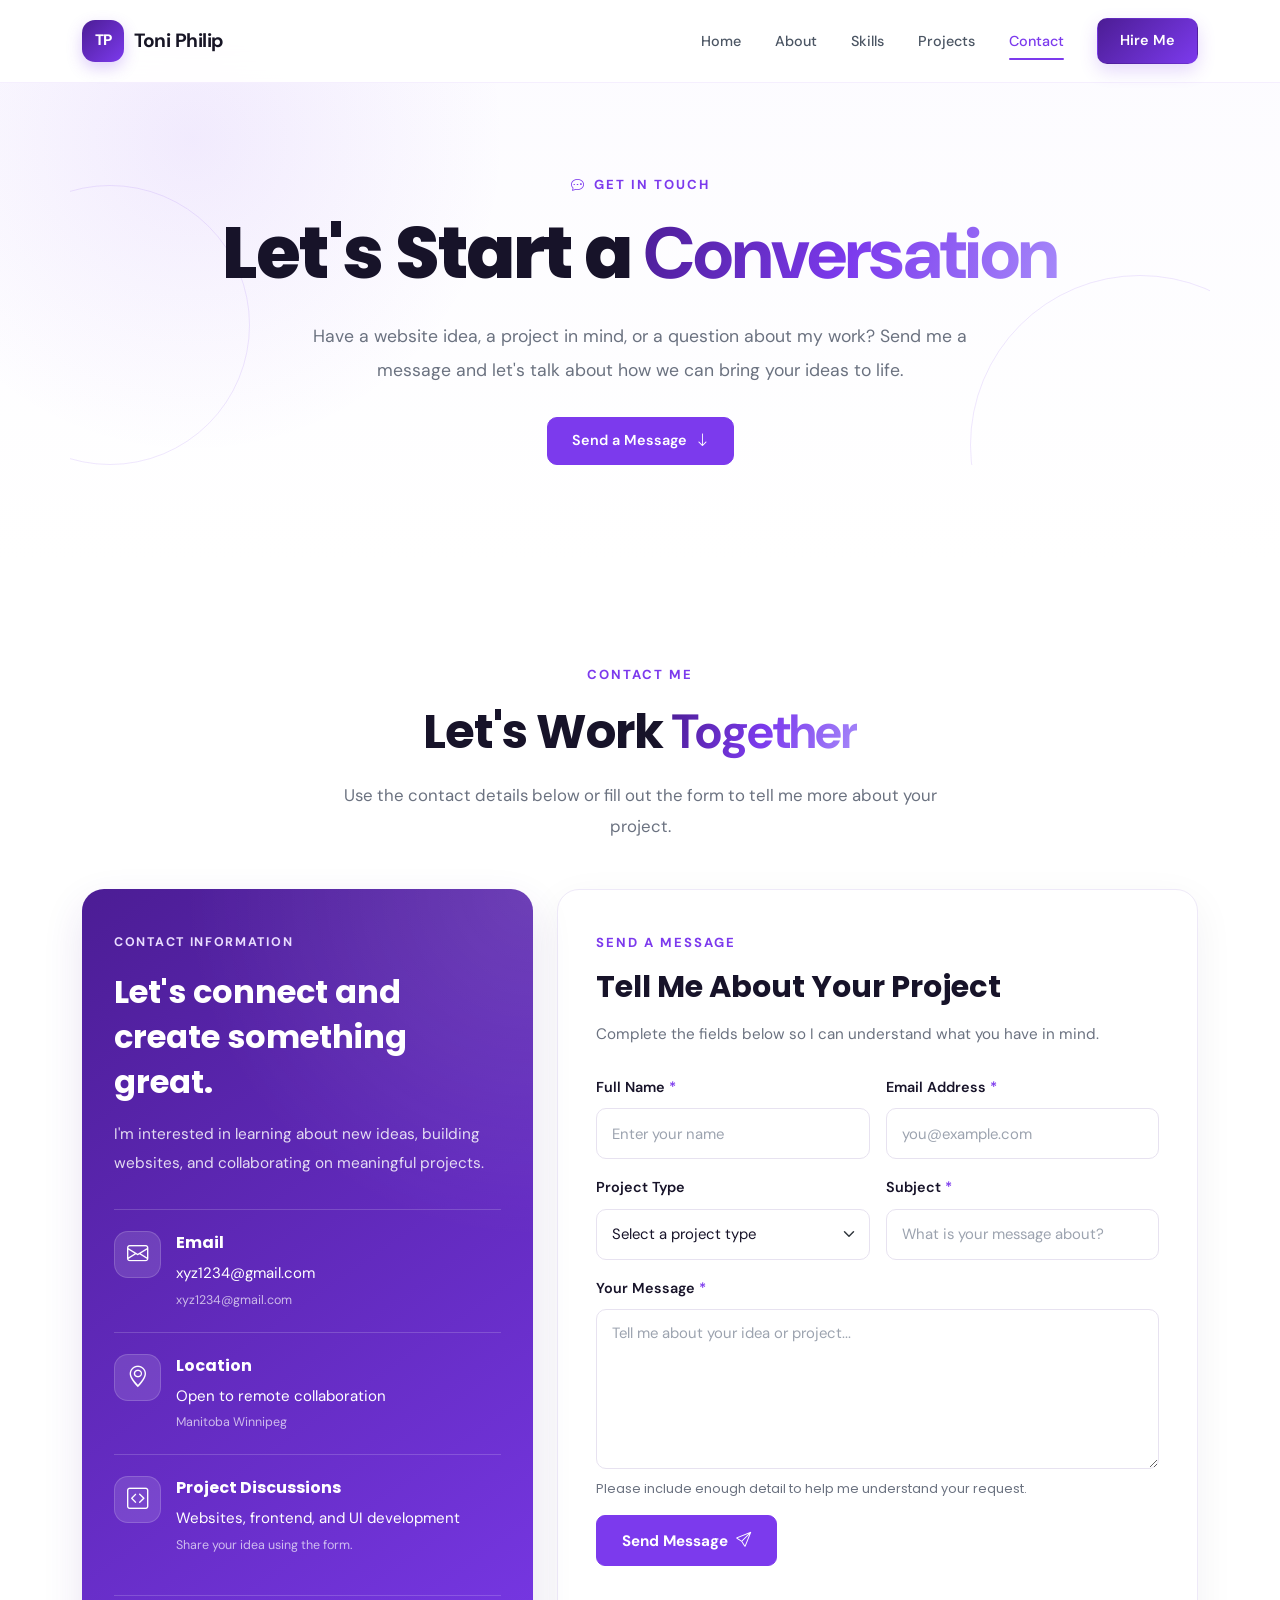
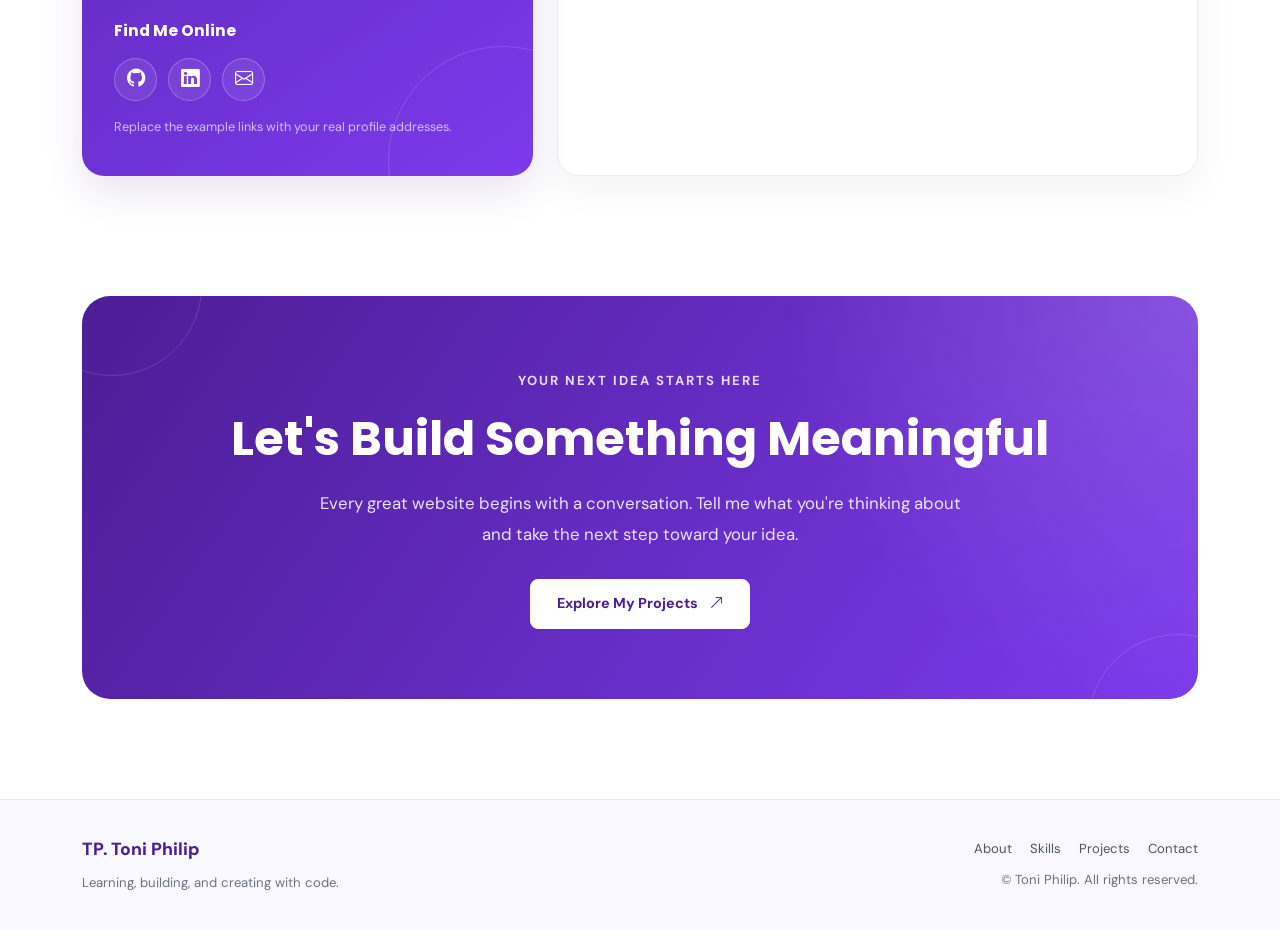
==== commit 908233f6: "updated cntact info" ====
--- a/contact.html
+++ b/contact.html
@@ -233,12 +233,12 @@
 
                                     <h4>Email</h4>
 
-                                    <a href="mailto:toniphilip784@gmil.com">
-                                        toniphilip784@gmail.com
-                                    </a>
+                                    <a href="mailto:xyz1234@gmil.com">
+                                        xyz1234@gmail.com
+                                    </a>   
 
                                     <span class="contact-detail-note">
-                                        toniphiilp784@gmail.com
+                                        xyz1234@gmail.com
                                     </span>
 
                                 </div>
@@ -261,7 +261,7 @@
                                     <p>Open to remote collaboration</p>
 
                                     <span class="contact-detail-note">
-                                        Add your city or preferred work location.
+                                        Manitoba Winnipeg
                                     </span>
 
                                 </div>
